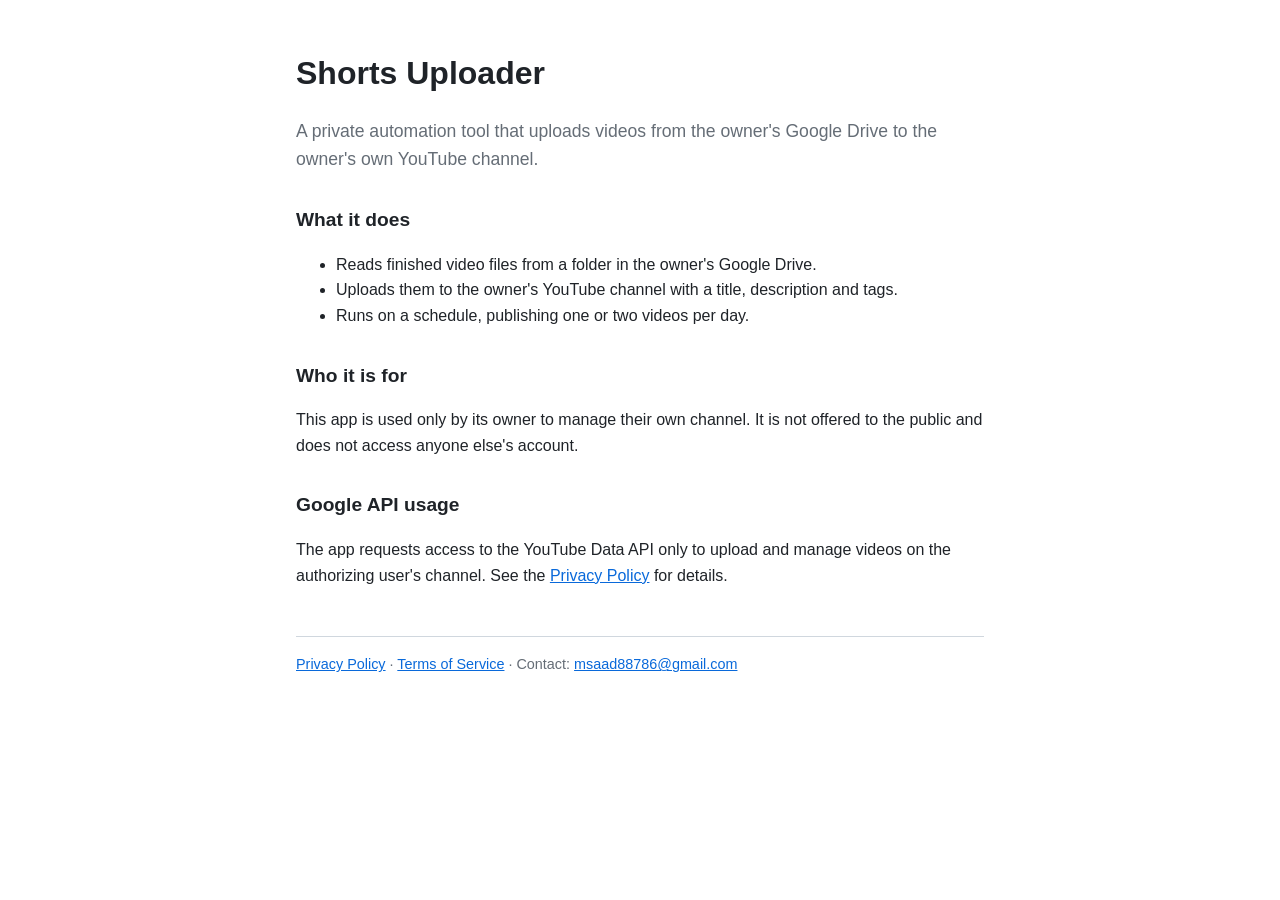
==== index.html @ a063238a "Add files via upload Commit" ====
<!doctype html>
<html lang="en">
<head>
  <meta charset="utf-8">
  <meta name="viewport" content="width=device-width, initial-scale=1">
  <title>Shorts Uploader</title>
  <link rel="stylesheet" href="style.css">
</head>
<body>
  <main>
    <h1>Shorts Uploader</h1>
    <p class="lead">A private automation tool that uploads videos from the owner's Google Drive to the owner's own YouTube channel.</p>

    <h2>What it does</h2>
    <ul>
      <li>Reads finished video files from a folder in the owner's Google Drive.</li>
      <li>Uploads them to the owner's YouTube channel with a title, description and tags.</li>
      <li>Runs on a schedule, publishing one or two videos per day.</li>
    </ul>

    <h2>Who it is for</h2>
    <p>This app is used only by its owner to manage their own channel. It is not offered to the public and does not access anyone else's account.</p>

    <h2>Google API usage</h2>
    <p>The app requests access to the YouTube Data API only to upload and manage videos on the authorizing user's channel. See the <a href="privacy.html">Privacy Policy</a> for details.</p>

    <footer>
      <a href="privacy.html">Privacy Policy</a> ·
      <a href="terms.html">Terms of Service</a> ·
      Contact: <a href="mailto:msaad88786@gmail.com">msaad88786@gmail.com</a>
    </footer>
  </main>
</body>
</html>
---- style.css ----
:root {
  --bg: #ffffff;
  --text: #1f2328;
  --muted: #656d76;
  --link: #0969da;
  --border: #d0d7de;
}
@media (prefers-color-scheme: dark) {
  :root {
    --bg: #0d1117;
    --text: #e6edf3;
    --muted: #8d96a0;
    --link: #4493f8;
    --border: #30363d;
  }
}
* { box-sizing: border-box; }
body {
  margin: 0;
  background: var(--bg);
  color: var(--text);
  font: 16px/1.6 -apple-system, BlinkMacSystemFont, "Segoe UI", Roboto, Helvetica, Arial, sans-serif;
}
main {
  max-width: 720px;
  margin: 0 auto;
  padding: 48px 16px 64px;
}
h1 { font-size: 2rem; margin: 0 0 8px; }
h2 { font-size: 1.2rem; margin-top: 32px; }
.lead { font-size: 1.1rem; color: var(--muted); }
.muted { color: var(--muted); font-size: .9rem; }
a { color: var(--link); }
footer {
  margin-top: 48px;
  padding-top: 16px;
  border-top: 1px solid var(--border);
  color: var(--muted);
  font-size: .9rem;
}
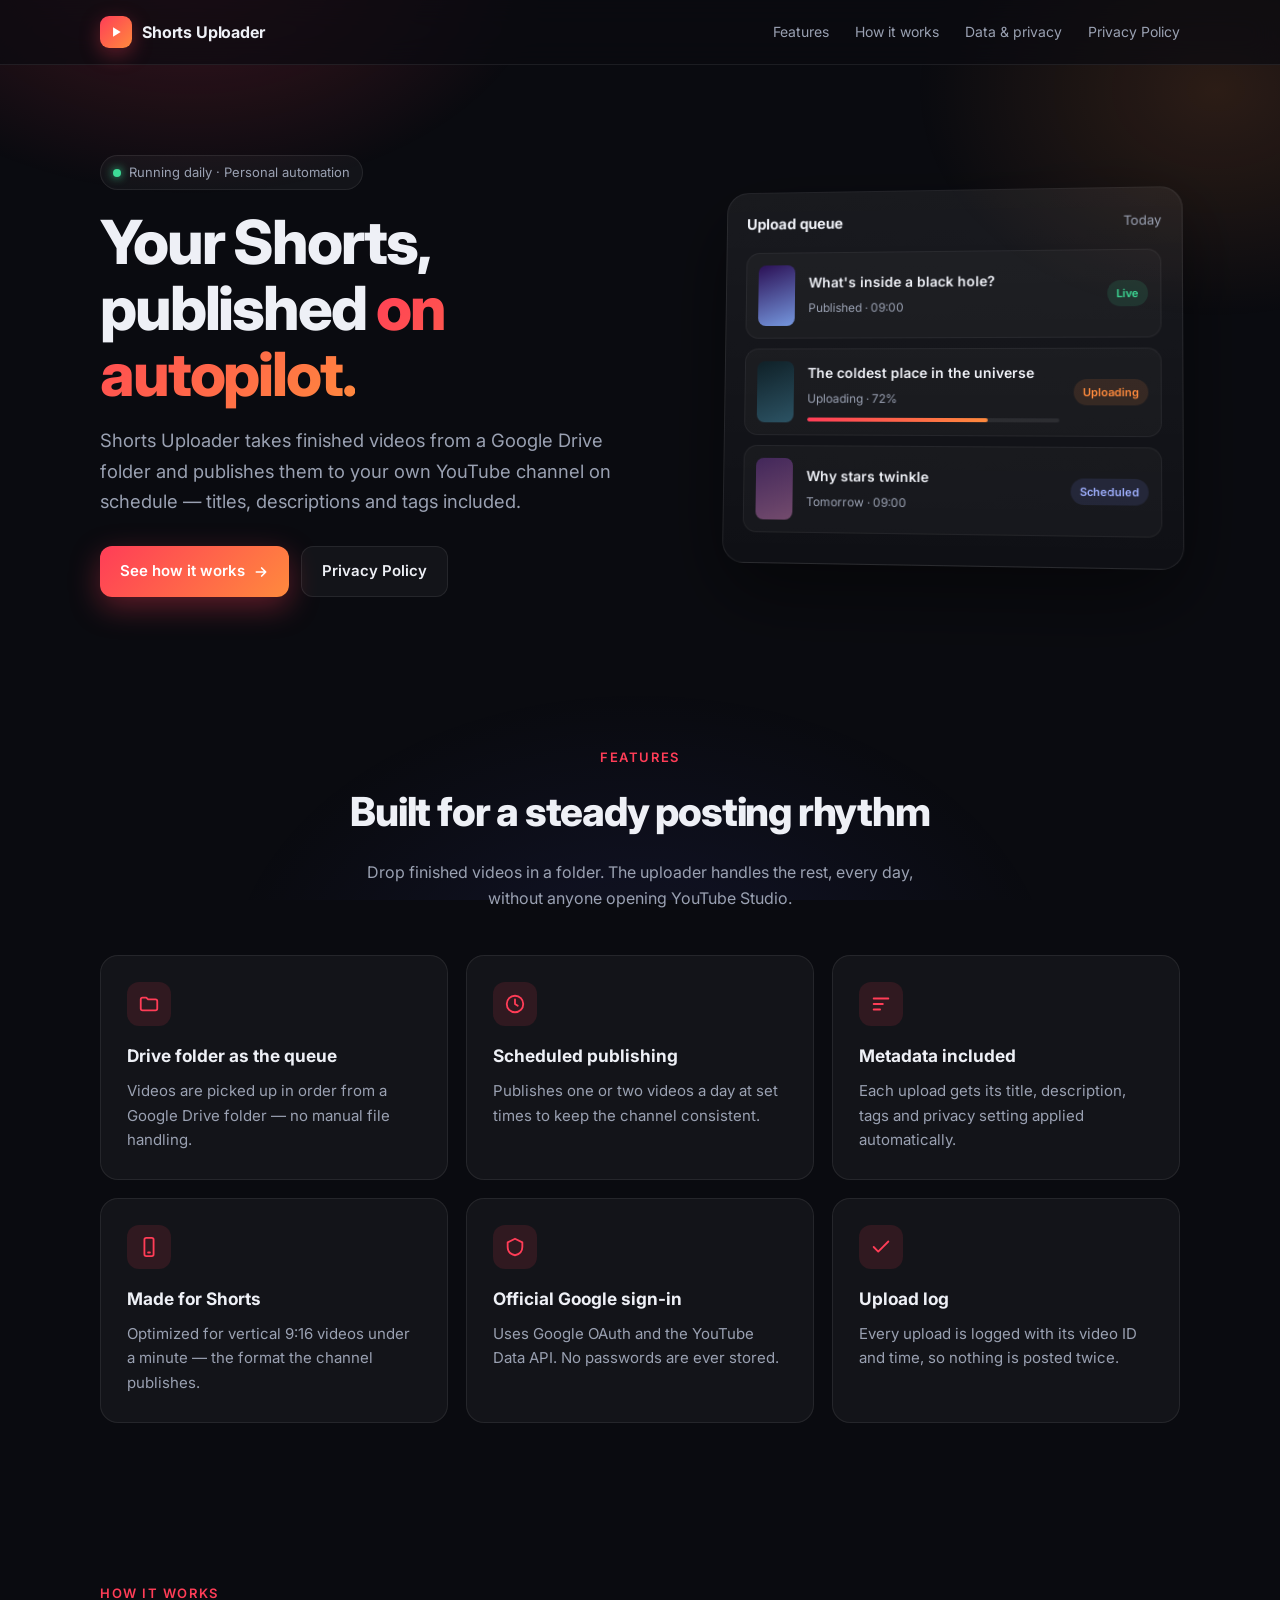
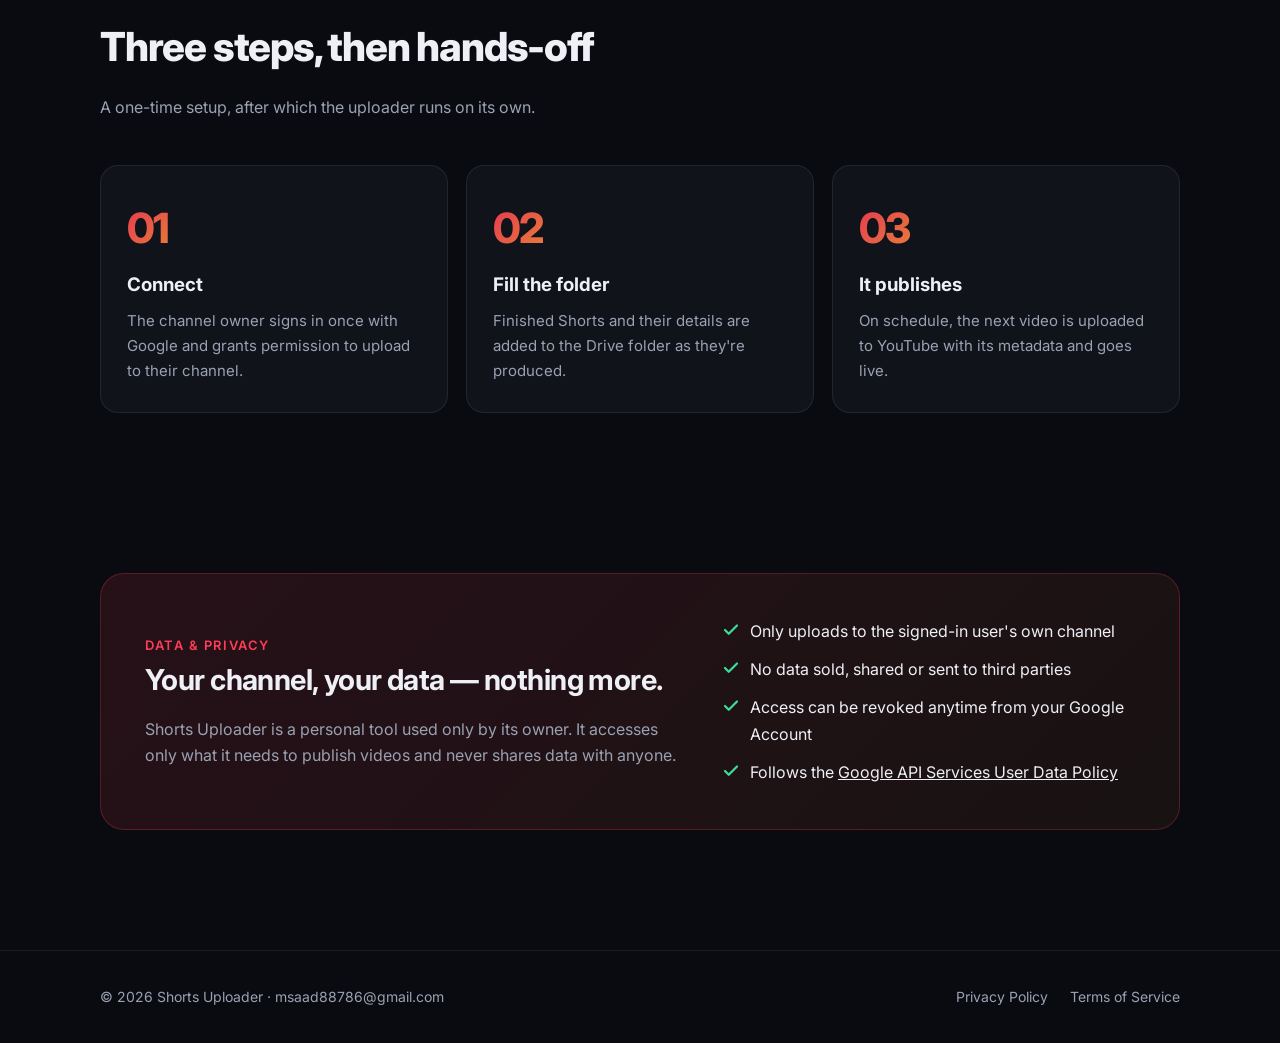
==== commit 1328b050: "Add files via upload" ====
--- a/index.html
+++ b/index.html
@@ -3,32 +3,162 @@
 <head>
   <meta charset="utf-8">
   <meta name="viewport" content="width=device-width, initial-scale=1">
-  <title>Shorts Uploader</title>
+  <title>Shorts Uploader — Automated Drive-to-YouTube publishing</title>
+  <meta name="description" content="Shorts Uploader is a private automation tool that publishes videos from the owner's Google Drive to their own YouTube channel on a schedule.">
+  <link rel="icon" href="data:image/svg+xml,%3Csvg xmlns='http://www.w3.org/2000/svg' viewBox='0 0 32 32'%3E%3Cdefs%3E%3ClinearGradient id='g' x1='0' y1='0' x2='1' y2='1'%3E%3Cstop offset='0' stop-color='%23ff3d57'/%3E%3Cstop offset='1' stop-color='%23ff8a3d'/%3E%3C/linearGradient%3E%3C/defs%3E%3Crect width='32' height='32' rx='8' fill='url(%23g)'/%3E%3Cpath d='M13 10l9 6-9 6z' fill='white'/%3E%3C/svg%3E">
   <link rel="stylesheet" href="style.css">
 </head>
 <body>
+  <div class="glow"></div>
+
+  <header class="nav">
+    <div class="container">
+      <a href="index.html" class="brand">
+        <span class="logo"><svg width="14" height="14" viewBox="0 0 24 24" fill="#fff"><path d="M7 4l13 8-13 8z"/></svg></span>
+        Shorts Uploader
+      </a>
+      <nav class="nav-links">
+        <a href="#features">Features</a>
+        <a href="#how">How it works</a>
+        <a href="#privacy">Data &amp; privacy</a>
+        <a href="privacy.html">Privacy Policy</a>
+      </nav>
+    </div>
+  </header>
+
   <main>
-    <h1>Shorts Uploader</h1>
-    <p class="lead">A private automation tool that uploads videos from the owner's Google Drive to the owner's own YouTube channel.</p>
+    <section class="hero">
+      <div class="container">
+        <div>
+          <span class="badge"><span class="dot"></span> Running daily · Personal automation</span>
+          <h1>Your Shorts, published <span class="grad">on autopilot.</span></h1>
+          <p class="lead">Shorts Uploader takes finished videos from a Google Drive folder and publishes them to your own YouTube channel on schedule — titles, descriptions and tags included.</p>
+          <div class="cta">
+            <a class="btn btn-primary" href="#how">See how it works
+              <svg width="16" height="16" viewBox="0 0 24 24" fill="none" stroke="currentColor" stroke-width="2.5" stroke-linecap="round" stroke-linejoin="round"><path d="M5 12h14M13 6l6 6-6 6"/></svg>
+            </a>
+            <a class="btn btn-ghost" href="privacy.html">Privacy Policy</a>
+          </div>
+        </div>
 
-    <h2>What it does</h2>
-    <ul>
-      <li>Reads finished video files from a folder in the owner's Google Drive.</li>
-      <li>Uploads them to the owner's YouTube channel with a title, description and tags.</li>
-      <li>Runs on a schedule, publishing one or two videos per day.</li>
-    </ul>
+        <div class="mock" aria-hidden="true">
+          <div class="mock-head"><strong>Upload queue</strong><span>Today</span></div>
+          <div class="row">
+            <div class="thumb t1"></div>
+            <div class="meta"><b>What's inside a black hole?</b><span>Published · 09:00</span></div>
+            <span class="pill live">Live</span>
+          </div>
+          <div class="row">
+            <div class="thumb t2"></div>
+            <div class="meta"><b>The coldest place in the universe</b><span>Uploading · 72%</span>
+              <div class="bar"><i style="width:72%"></i></div>
+            </div>
+            <span class="pill up">Uploading</span>
+          </div>
+          <div class="row">
+            <div class="thumb t3"></div>
+            <div class="meta"><b>Why stars twinkle</b><span>Tomorrow · 09:00</span></div>
+            <span class="pill sch">Scheduled</span>
+          </div>
+        </div>
+      </div>
+    </section>
 
-    <h2>Who it is for</h2>
-    <p>This app is used only by its owner to manage their own channel. It is not offered to the public and does not access anyone else's account.</p>
+    <section id="features">
+      <div class="container">
+        <div class="center reveal">
+          <div class="eyebrow">Features</div>
+          <h2 class="section-title">Built for a steady posting rhythm</h2>
+          <p class="section-sub">Drop finished videos in a folder. The uploader handles the rest, every day, without anyone opening YouTube Studio.</p>
+        </div>
+        <div class="grid">
+          <div class="card reveal">
+            <div class="icon"><svg width="22" height="22" viewBox="0 0 24 24" fill="none" stroke="currentColor" stroke-width="2" stroke-linecap="round" stroke-linejoin="round"><path d="M3 7a2 2 0 0 1 2-2h4l2 2h8a2 2 0 0 1 2 2v8a2 2 0 0 1-2 2H5a2 2 0 0 1-2-2z"/></svg></div>
+            <h3>Drive folder as the queue</h3>
+            <p>Videos are picked up in order from a Google Drive folder — no manual file handling.</p>
+          </div>
+          <div class="card reveal">
+            <div class="icon"><svg width="22" height="22" viewBox="0 0 24 24" fill="none" stroke="currentColor" stroke-width="2" stroke-linecap="round" stroke-linejoin="round"><circle cx="12" cy="12" r="9"/><path d="M12 7v5l3 2"/></svg></div>
+            <h3>Scheduled publishing</h3>
+            <p>Publishes one or two videos a day at set times to keep the channel consistent.</p>
+          </div>
+          <div class="card reveal">
+            <div class="icon"><svg width="22" height="22" viewBox="0 0 24 24" fill="none" stroke="currentColor" stroke-width="2" stroke-linecap="round" stroke-linejoin="round"><path d="M4 6h16M4 12h10M4 18h7"/></svg></div>
+            <h3>Metadata included</h3>
+            <p>Each upload gets its title, description, tags and privacy setting applied automatically.</p>
+          </div>
+          <div class="card reveal">
+            <div class="icon"><svg width="22" height="22" viewBox="0 0 24 24" fill="none" stroke="currentColor" stroke-width="2" stroke-linecap="round" stroke-linejoin="round"><rect x="7" y="2" width="10" height="20" rx="2"/><path d="M11 18h2"/></svg></div>
+            <h3>Made for Shorts</h3>
+            <p>Optimized for vertical 9:16 videos under a minute — the format the channel publishes.</p>
+          </div>
+          <div class="card reveal">
+            <div class="icon"><svg width="22" height="22" viewBox="0 0 24 24" fill="none" stroke="currentColor" stroke-width="2" stroke-linecap="round" stroke-linejoin="round"><path d="M12 3l8 4v5c0 5-3.5 8-8 9-4.5-1-8-4-8-9V7z"/></svg></div>
+            <h3>Official Google sign-in</h3>
+            <p>Uses Google OAuth and the YouTube Data API. No passwords are ever stored.</p>
+          </div>
+          <div class="card reveal">
+            <div class="icon"><svg width="22" height="22" viewBox="0 0 24 24" fill="none" stroke="currentColor" stroke-width="2" stroke-linecap="round" stroke-linejoin="round"><path d="M20 6L9 17l-5-5"/></svg></div>
+            <h3>Upload log</h3>
+            <p>Every upload is logged with its video ID and time, so nothing is posted twice.</p>
+          </div>
+        </div>
+      </div>
+    </section>
 
-    <h2>Google API usage</h2>
-    <p>The app requests access to the YouTube Data API only to upload and manage videos on the authorizing user's channel. See the <a href="privacy.html">Privacy Policy</a> for details.</p>
+    <section id="how">
+      <div class="container">
+        <div class="reveal">
+          <div class="eyebrow">How it works</div>
+          <h2 class="section-title">Three steps, then hands-off</h2>
+          <p class="section-sub">A one-time setup, after which the uploader runs on its own.</p>
+        </div>
+        <div class="steps">
+          <div class="step reveal">
+            <h3>Connect</h3>
+            <p>The channel owner signs in once with Google and grants permission to upload to their channel.</p>
+          </div>
+          <div class="step reveal">
+            <h3>Fill the folder</h3>
+            <p>Finished Shorts and their details are added to the Drive folder as they're produced.</p>
+          </div>
+          <div class="step reveal">
+            <h3>It publishes</h3>
+            <p>On schedule, the next video is uploaded to YouTube with its metadata and goes live.</p>
+          </div>
+        </div>
+      </div>
+    </section>
 
-    <footer>
-      <a href="privacy.html">Privacy Policy</a> ·
-      <a href="terms.html">Terms of Service</a> ·
-      Contact: <a href="mailto:msaad88786@gmail.com">msaad88786@gmail.com</a>
-    </footer>
+    <section id="privacy">
+      <div class="container">
+        <div class="trust reveal">
+          <div>
+            <div class="eyebrow">Data &amp; privacy</div>
+            <h2>Your channel, your data — nothing more.</h2>
+            <p>Shorts Uploader is a personal tool used only by its owner. It accesses only what it needs to publish videos and never shares data with anyone.</p>
+          </div>
+          <ul class="checks">
+            <li><svg width="18" height="18" viewBox="0 0 24 24" fill="none" stroke="currentColor" stroke-width="3" stroke-linecap="round" stroke-linejoin="round"><path d="M20 6L9 17l-5-5"/></svg>Only uploads to the signed-in user's own channel</li>
+            <li><svg width="18" height="18" viewBox="0 0 24 24" fill="none" stroke="currentColor" stroke-width="3" stroke-linecap="round" stroke-linejoin="round"><path d="M20 6L9 17l-5-5"/></svg>No data sold, shared or sent to third parties</li>
+            <li><svg width="18" height="18" viewBox="0 0 24 24" fill="none" stroke="currentColor" stroke-width="3" stroke-linecap="round" stroke-linejoin="round"><path d="M20 6L9 17l-5-5"/></svg>Access can be revoked anytime from your Google Account</li>
+            <li><svg width="18" height="18" viewBox="0 0 24 24" fill="none" stroke="currentColor" stroke-width="3" stroke-linecap="round" stroke-linejoin="round"><path d="M20 6L9 17l-5-5"/></svg><span>Follows the <a href="https://developers.google.com/terms/api-services-user-data-policy" style="text-decoration:underline">Google API Services User Data Policy</a></span></li>
+          </ul>
+        </div>
+      </div>
+    </section>
   </main>
+
+  <footer>
+    <div class="container">
+      <span>© 2026 Shorts Uploader · <a href="mailto:msaad88786@gmail.com">msaad88786@gmail.com</a></span>
+      <nav><a href="privacy.html">Privacy Policy</a><a href="terms.html">Terms of Service</a></nav>
+    </div>
+  </footer>
+
+  <script>
+    const io = new IntersectionObserver((es) => es.forEach(e => { if (e.isIntersecting) { e.target.classList.add('in'); io.unobserve(e.target); } }), { threshold: 0.12 });
+    document.querySelectorAll('.reveal').forEach(el => io.observe(el));
+  </script>
 </body>
 </html>
--- a/style.css
+++ b/style.css
@@ -1,40 +1,194 @@
+@import url("https://fonts.googleapis.com/css2?family=Inter:wght@400;500;600;700;800&display=swap");
+
 :root {
-  --bg: #ffffff;
-  --text: #1f2328;
-  --muted: #656d76;
-  --link: #0969da;
-  --border: #d0d7de;
+  --bg: #0a0b10;
+  --bg-2: #11131b;
+  --card: rgba(255, 255, 255, 0.04);
+  --card-border: rgba(255, 255, 255, 0.08);
+  --text: #eef0f6;
+  --muted: #9aa1b2;
+  --accent: #ff3d57;
+  --accent-2: #ff8a3d;
+  --ok: #3ddc97;
+  --radius: 18px;
 }
-@media (prefers-color-scheme: dark) {
-  :root {
-    --bg: #0d1117;
-    --text: #e6edf3;
-    --muted: #8d96a0;
-    --link: #4493f8;
-    --border: #30363d;
-  }
-}
+
 * { box-sizing: border-box; }
+html { scroll-behavior: smooth; }
 body {
   margin: 0;
   background: var(--bg);
   color: var(--text);
-  font: 16px/1.6 -apple-system, BlinkMacSystemFont, "Segoe UI", Roboto, Helvetica, Arial, sans-serif;
+  font: 16px/1.65 "Inter", system-ui, -apple-system, "Segoe UI", Roboto, sans-serif;
+  -webkit-font-smoothing: antialiased;
+  overflow-x: hidden;
 }
-main {
-  max-width: 720px;
-  margin: 0 auto;
-  padding: 48px 16px 64px;
+a { color: inherit; text-decoration: none; }
+.container { max-width: 1120px; margin: 0 auto; padding: 0 20px; }
+
+/* background glow */
+.glow {
+  position: fixed; inset: 0; z-index: -1; pointer-events: none;
+  background:
+    radial-gradient(600px 400px at 15% -5%, rgba(255, 61, 87, 0.22), transparent 60%),
+    radial-gradient(500px 380px at 95% 10%, rgba(255, 138, 61, 0.14), transparent 60%),
+    radial-gradient(700px 500px at 50% 110%, rgba(90, 100, 255, 0.10), transparent 60%);
 }
-h1 { font-size: 2rem; margin: 0 0 8px; }
-h2 { font-size: 1.2rem; margin-top: 32px; }
-.lead { font-size: 1.1rem; color: var(--muted); }
-.muted { color: var(--muted); font-size: .9rem; }
-a { color: var(--link); }
-footer {
-  margin-top: 48px;
-  padding-top: 16px;
-  border-top: 1px solid var(--border);
-  color: var(--muted);
-  font-size: .9rem;
+
+/* nav */
+.nav {
+  position: sticky; top: 0; z-index: 10;
+  backdrop-filter: blur(14px);
+  background: rgba(10, 11, 16, 0.7);
+  border-bottom: 1px solid var(--card-border);
 }
+.nav .container { display: flex; align-items: center; justify-content: space-between; height: 64px; }
+.brand { display: flex; align-items: center; gap: 10px; font-weight: 700; letter-spacing: -0.01em; }
+.logo {
+  width: 32px; height: 32px; border-radius: 9px;
+  display: grid; place-items: center;
+  background: linear-gradient(135deg, var(--accent), var(--accent-2));
+  box-shadow: 0 6px 20px rgba(255, 61, 87, 0.35);
+}
+.nav-links { display: flex; gap: 26px; font-size: 14px; color: var(--muted); }
+.nav-links a:hover { color: var(--text); }
+
+/* buttons */
+.btn {
+  display: inline-flex; align-items: center; gap: 8px;
+  padding: 12px 20px; border-radius: 12px; font-weight: 600; font-size: 15px;
+  transition: transform .15s ease, box-shadow .15s ease, background .15s ease;
+}
+.btn-primary {
+  background: linear-gradient(135deg, var(--accent), var(--accent-2));
+  color: #fff; box-shadow: 0 10px 30px rgba(255, 61, 87, 0.35);
+}
+.btn-primary:hover { transform: translateY(-2px); box-shadow: 0 14px 36px rgba(255, 61, 87, 0.45); }
+.btn-ghost { border: 1px solid var(--card-border); background: var(--card); }
+.btn-ghost:hover { background: rgba(255, 255, 255, 0.08); }
+
+/* hero */
+.hero { padding: 90px 0 70px; }
+.hero .container { display: grid; grid-template-columns: 1.1fr 0.9fr; gap: 56px; align-items: center; }
+.badge {
+  display: inline-flex; align-items: center; gap: 8px;
+  padding: 6px 12px; border-radius: 999px; font-size: 13px; color: var(--muted);
+  border: 1px solid var(--card-border); background: var(--card);
+}
+.dot { width: 8px; height: 8px; border-radius: 50%; background: var(--ok); box-shadow: 0 0 10px var(--ok); }
+.hero h1 {
+  font-size: clamp(2.4rem, 5vw, 3.8rem); line-height: 1.08; letter-spacing: -0.035em;
+  margin: 20px 0 18px; font-weight: 800;
+}
+.grad {
+  background: linear-gradient(135deg, var(--accent), var(--accent-2));
+  -webkit-background-clip: text; background-clip: text; color: transparent;
+}
+.hero p.lead { font-size: 1.15rem; color: var(--muted); max-width: 520px; margin: 0 0 30px; }
+.cta { display: flex; gap: 12px; flex-wrap: wrap; }
+
+/* queue mockup */
+.mock {
+  background: linear-gradient(180deg, rgba(255,255,255,0.06), rgba(255,255,255,0.02));
+  border: 1px solid var(--card-border); border-radius: 22px; padding: 20px;
+  box-shadow: 0 30px 80px rgba(0, 0, 0, 0.5);
+  transform: perspective(1200px) rotateY(-6deg) rotateX(3deg);
+}
+.mock-head { display: flex; justify-content: space-between; align-items: center; margin-bottom: 16px; font-size: 13px; color: var(--muted); }
+.mock-head strong { color: var(--text); font-size: 15px; }
+.row {
+  display: flex; align-items: center; gap: 14px;
+  padding: 12px; border-radius: 14px; background: rgba(255,255,255,0.03);
+  border: 1px solid rgba(255,255,255,0.05); margin-bottom: 10px;
+}
+.thumb { width: 38px; height: 62px; border-radius: 8px; flex: none; }
+.t1 { background: linear-gradient(160deg, #2b1055, #7597de); }
+.t2 { background: linear-gradient(160deg, #0f2027, #2c5364); }
+.t3 { background: linear-gradient(160deg, #42275a, #734b6d); }
+.meta { flex: 1; min-width: 0; }
+.meta b { display: block; font-size: 14px; font-weight: 600; white-space: nowrap; overflow: hidden; text-overflow: ellipsis; }
+.meta span { font-size: 12px; color: var(--muted); }
+.bar { height: 4px; border-radius: 4px; background: rgba(255,255,255,0.08); margin-top: 8px; overflow: hidden; }
+.bar i { display: block; height: 100%; background: linear-gradient(90deg, var(--accent), var(--accent-2)); border-radius: 4px; }
+.pill { font-size: 11px; font-weight: 600; padding: 4px 9px; border-radius: 999px; white-space: nowrap; }
+.pill.live { color: var(--ok); background: rgba(61, 220, 151, 0.12); }
+.pill.up { color: var(--accent-2); background: rgba(255, 138, 61, 0.12); }
+.pill.sch { color: #9fb0ff; background: rgba(120, 140, 255, 0.12); }
+
+/* sections */
+section { padding: 80px 0; }
+.eyebrow { color: var(--accent); font-weight: 600; font-size: 13px; letter-spacing: .12em; text-transform: uppercase; }
+.section-title { font-size: clamp(1.8rem, 3.5vw, 2.5rem); letter-spacing: -0.03em; margin: 10px 0 14px; font-weight: 800; }
+.section-sub { color: var(--muted); max-width: 600px; margin: 0 0 44px; }
+.center { text-align: center; }
+.center .section-sub { margin-left: auto; margin-right: auto; }
+
+.grid { display: grid; grid-template-columns: repeat(3, 1fr); gap: 18px; }
+.card {
+  background: var(--card); border: 1px solid var(--card-border); border-radius: var(--radius);
+  padding: 26px; transition: transform .2s ease, border-color .2s ease;
+}
+.card:hover { transform: translateY(-4px); border-color: rgba(255, 61, 87, 0.35); }
+.icon {
+  width: 44px; height: 44px; border-radius: 12px; display: grid; place-items: center; margin-bottom: 16px;
+  background: rgba(255, 61, 87, 0.12); color: var(--accent);
+}
+.card h3 { margin: 0 0 8px; font-size: 1.08rem; }
+.card p { margin: 0; color: var(--muted); font-size: 15px; }
+
+/* steps */
+.steps { display: grid; grid-template-columns: repeat(3, 1fr); gap: 18px; counter-reset: s; }
+.step { position: relative; padding: 28px 26px; border-radius: var(--radius); background: var(--bg-2); border: 1px solid var(--card-border); }
+.step::before {
+  counter-increment: s; content: "0" counter(s);
+  font-size: 2.6rem; font-weight: 800; letter-spacing: -0.04em;
+  background: linear-gradient(135deg, var(--accent), var(--accent-2));
+  -webkit-background-clip: text; background-clip: text; color: transparent; opacity: .9;
+}
+.step h3 { margin: 8px 0 8px; }
+.step p { margin: 0; color: var(--muted); font-size: 15px; }
+
+/* trust band */
+.trust {
+  border-radius: 24px; padding: 44px; display: grid; grid-template-columns: 1.3fr 1fr; gap: 40px; align-items: center;
+  background: linear-gradient(135deg, rgba(255,61,87,0.12), rgba(255,138,61,0.06));
+  border: 1px solid rgba(255, 61, 87, 0.25);
+}
+.trust h2 { margin: 0 0 12px; font-size: 1.8rem; letter-spacing: -0.02em; }
+.trust p { margin: 0; color: var(--muted); }
+.checks { list-style: none; padding: 0; margin: 0; display: grid; gap: 12px; }
+.checks li { display: flex; gap: 10px; align-items: flex-start; }
+.checks svg { flex: none; margin-top: 3px; color: var(--ok); }
+
+/* legal pages */
+.doc { max-width: 760px; margin: 0 auto; padding: 70px 20px 40px; }
+.doc h1 { font-size: clamp(2.2rem, 4.5vw, 3rem); letter-spacing: -0.03em; margin: 12px 0 6px; }
+.doc .updated { color: var(--muted); font-size: 14px; margin-bottom: 36px; }
+.doc .box { background: var(--card); border: 1px solid var(--card-border); border-radius: var(--radius); padding: 8px 30px 24px; }
+.doc h2 { font-size: 1.2rem; margin: 28px 0 8px; }
+.doc p, .doc li { color: #c9cedb; }
+.doc a { color: var(--accent-2); text-decoration: underline; text-underline-offset: 3px; }
+.doc ul { padding-left: 20px; }
+
+/* footer */
+footer { border-top: 1px solid var(--card-border); padding: 34px 0; margin-top: 40px; color: var(--muted); font-size: 14px; }
+footer .container { display: flex; justify-content: space-between; align-items: center; gap: 16px; flex-wrap: wrap; }
+footer nav { display: flex; gap: 22px; }
+footer a:hover { color: var(--text); }
+
+/* reveal */
+.reveal { opacity: 0; transform: translateY(18px); transition: opacity .7s ease, transform .7s ease; }
+.reveal.in { opacity: 1; transform: none; }
+
+@media (max-width: 900px) {
+  .hero .container, .trust { grid-template-columns: 1fr; }
+  .mock { transform: none; }
+  .grid, .steps { grid-template-columns: 1fr; }
+  .nav-links { display: none; }
+  .hero { padding-top: 56px; }
+  .trust { padding: 28px; }
+}
+@media (prefers-reduced-motion: reduce) {
+  .reveal { opacity: 1; transform: none; transition: none; }
+  * { scroll-behavior: auto; }
+}
